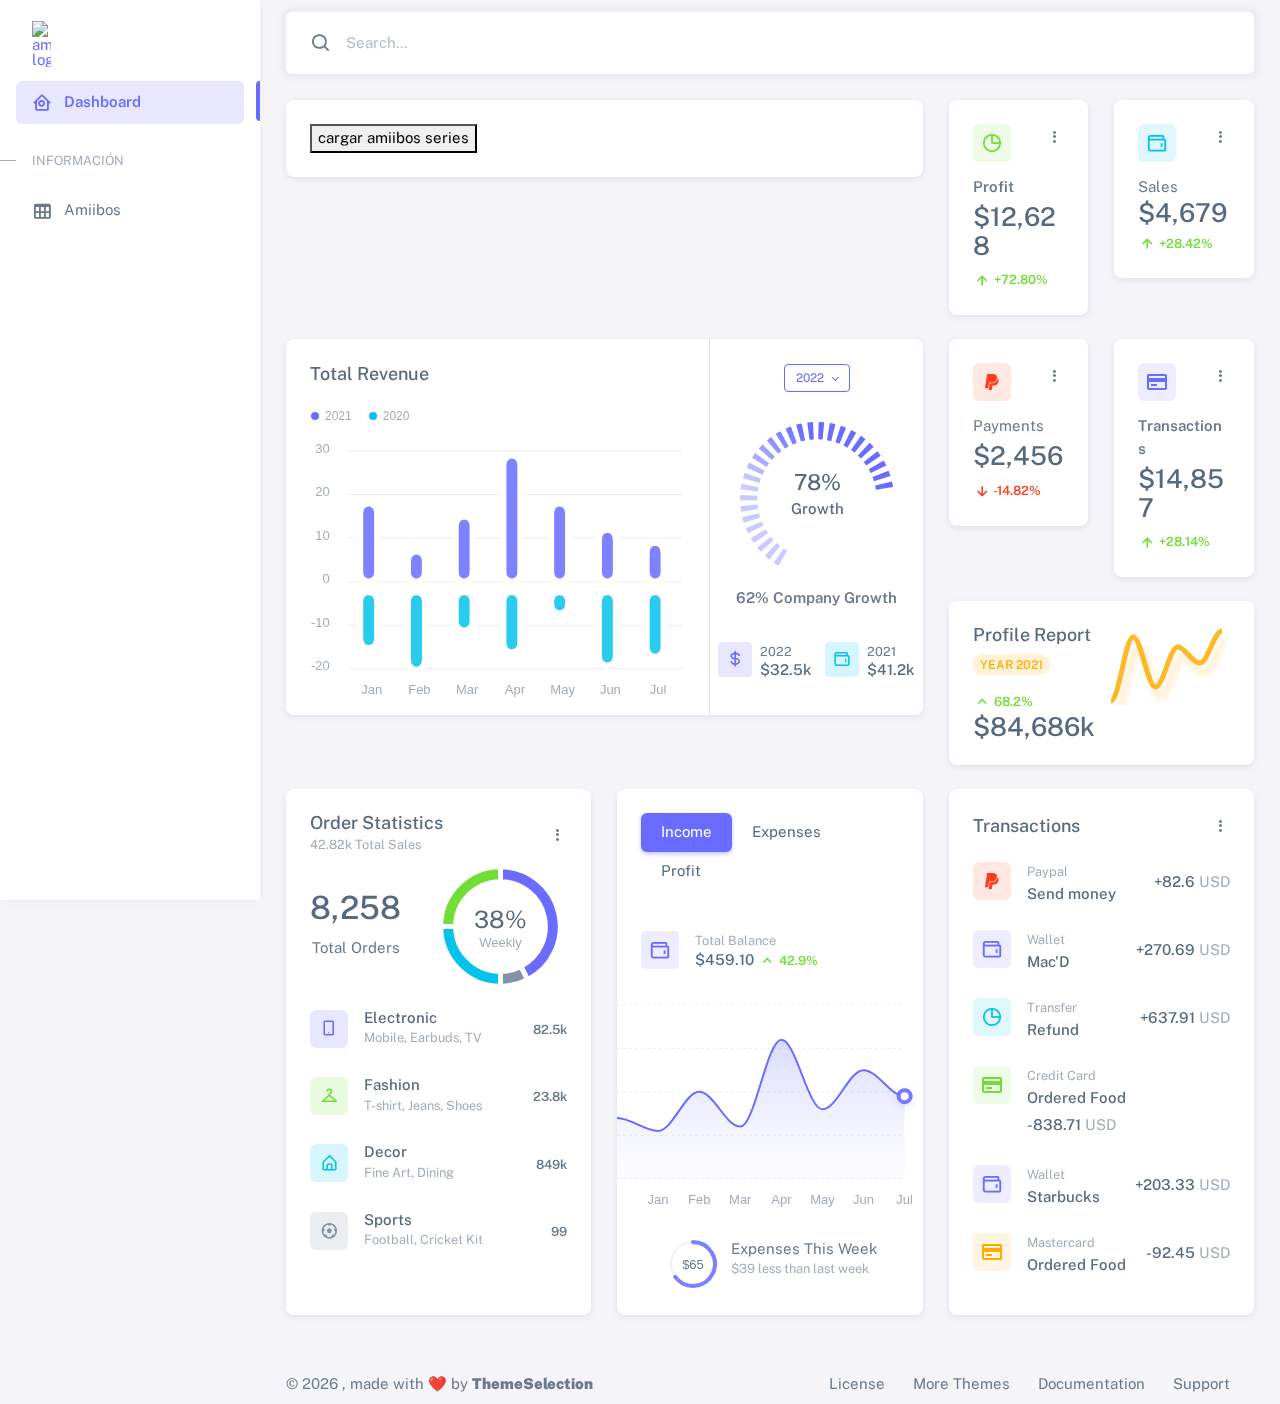
==== Proyecto2/html/index.html @ 5daeb933 "Proyecto 2" ====
<!DOCTYPE html>
<!-- beautify ignore:start -->
<html
  lang="en"
  class="light-style layout-menu-fixed"
  dir="ltr"
  data-theme="theme-default"
  data-assets-path="../assets/"
  data-template="vertical-menu-template-free"
>
  <head>
    <meta charset="utf-8" />
    <meta
      name="viewport"
      content="width=device-width, initial-scale=1.0, user-scalable=no, minimum-scale=1.0, maximum-scale=1.0"
    />

    <title>Dashboard - Amiibos</title>

    <meta name="description" content="" />

    <!-- Favicon -->
    <link rel="icon" type="image/x-icon" href="../assets/img/favicon/favicon.ico" />

    <!-- Fonts -->
    <link rel="preconnect" href="https://fonts.googleapis.com" />
    <link rel="preconnect" href="https://fonts.gstatic.com" crossorigin />
    <link
      href="https://fonts.googleapis.com/css2?family=Public+Sans:ital,wght@0,300;0,400;0,500;0,600;0,700;1,300;1,400;1,500;1,600;1,700&display=swap"
      rel="stylesheet"
    />

    <!-- Icons. Uncomment required icon fonts -->
    <link rel="stylesheet" href="../assets/vendor/fonts/boxicons.css" />

    <!-- Core CSS -->
    <link rel="stylesheet" href="../assets/vendor/css/core.css" class="template-customizer-core-css" />
    <link rel="stylesheet" href="../assets/vendor/css/theme-default.css" class="template-customizer-theme-css" />
    <link rel="stylesheet" href="../assets/css/demo.css" />

    <!-- Vendors CSS -->
    <link rel="stylesheet" href="../assets/vendor/libs/perfect-scrollbar/perfect-scrollbar.css" />

    <link rel="stylesheet" href="../assets/vendor/libs/apex-charts/apex-charts.css" />

    <!-- Page CSS -->
    <link rel="stylesheet" href="https://cdn.jsdelivr.net/npm/charts.css/dist/charts.min.css">

    <!-- Helpers -->
    <script src="../assets/vendor/js/helpers.js"></script>

    <!--! Template customizer & Theme config files MUST be included after core stylesheets and helpers.js in the <head> section -->
    <!--? Config:  Mandatory theme config file contain global vars & default theme options, Set your preferred theme option in this file.  -->
    <script src="../assets/js/config.js"></script>
  </head>

  <body>
    <!-- Layout wrapper -->
    <div class="layout-wrapper layout-content-navbar">
      <div class="layout-container">
        <!-- Menu -->

        <aside id="layout-menu" class="layout-menu menu-vertical menu bg-menu-theme">
          <div class="app-brand demo">
            <a href="index.html" class="app-brand-link">
              <span class="app-brand-logo demo">
                <img style="width: 20%;height: auto;" src="https://upload.wikimedia.org/wikipedia/commons/3/34/Amiibo.svg" alt="amiibo logo">
              </span>
            </a>

            <a href="javascript:void(0);" class="layout-menu-toggle menu-link text-large ms-auto d-block d-xl-none">
              <i class="bx bx-chevron-left bx-sm align-middle"></i>
            </a>
          </div>

          <div class="menu-inner-shadow"></div>

          <ul class="menu-inner py-1">
            <!-- Dashboard -->
            <li class="menu-item active">
              <a href="index.html" class="menu-link">
                <i class="menu-icon tf-icons bx bx-home-circle"></i>
                <div data-i18n="Analytics">Dashboard</div>
              </a>
            </li>
            <!-- Forms & Tables -->
            <li class="menu-header small text-uppercase"><span class="menu-header-text">INFORMACIÓN</span></li>
            
            <!-- Tables -->
            <li class="menu-item">
              <a href="tables-basic.html" class="menu-link">
                <i class="menu-icon tf-icons bx bx-table"></i>
                <div data-i18n="Tables">Amiibos</div>
              </a>
            </li>
          </ul>
        </aside>
        <!-- / Menu -->

        <!-- Layout container -->
        <div class="layout-page">
          <!-- Navbar -->

          <nav
            class="layout-navbar container-xxl navbar navbar-expand-xl navbar-detached align-items-center bg-navbar-theme"
            id="layout-navbar"
          >
            <div class="layout-menu-toggle navbar-nav align-items-xl-center me-3 me-xl-0 d-xl-none">
              <a class="nav-item nav-link px-0 me-xl-4" href="javascript:void(0)">
                <i class="bx bx-menu bx-sm"></i>
              </a>
            </div>

            <div class="navbar-nav-right d-flex align-items-center" id="navbar-collapse">
              <!-- Search -->
              <div class="navbar-nav align-items-center">
                <div class="nav-item d-flex align-items-center">
                  <i class="bx bx-search fs-4 lh-0"></i>
                  <input
                    type="text"
                    class="form-control border-0 shadow-none"
                    placeholder="Search..."
                    aria-label="Search..."
                  />
                </div>
              </div>
            </div>
          </nav>

          <!-- / Navbar -->

          <!-- Content wrapper -->
          <div class="content-wrapper">
            <!-- Content -->

            <div class="container-xxl flex-grow-1 container-p-y">
              <div class="row">
                <div class="col-lg-8 mb-4 order-0">
                  <div class="card">
                    <div class="d-flex align-items-end row">
                      <div class="col-sm-12">
                        <div class="card-body p-auto">
                          <!-- <h5 class="card-title text-primary">Congratulations John! 🎉</h5>
                          <p class="mb-4">
                            You have done <span class="fw-bold">72%</span> more sales today. Check your new badge in
                            your profile.
                          </p>

                          <a href="javascript:;" class="btn btn-sm btn-outline-primary">View Badges</a> -->
                          <div id="data"></div>
                          <button id="amiibo">cargar amiibos series</button>
                        </div>
                      </div>
                      <!-- <div class="col-sm-5 text-center text-sm-left">
                        <div class="card-body pb-0 px-0 px-md-4">
                          <img
                            src="../assets/img/illustrations/man-with-laptop-light.png"
                            height="140"
                            alt="View Badge User"
                            data-app-dark-img="illustrations/man-with-laptop-dark.png"
                            data-app-light-img="illustrations/man-with-laptop-light.png"
                          />
                        </div>
                      </div> -->
                    </div>
                  </div>
                </div>
                <div class="col-lg-4 col-md-4 order-1">
                  <div class="row">
                    <div class="col-lg-6 col-md-12 col-6 mb-4">
                      <div class="card">
                        <div class="card-body">
                          <div class="card-title d-flex align-items-start justify-content-between">
                            <div class="avatar flex-shrink-0">
                              <img
                                src="../assets/img/icons/unicons/chart-success.png"
                                alt="chart success"
                                class="rounded"
                              />
                            </div>
                            <div class="dropdown">
                              <button
                                class="btn p-0"
                                type="button"
                                id="cardOpt3"
                                data-bs-toggle="dropdown"
                                aria-haspopup="true"
                                aria-expanded="false"
                              >
                                <i class="bx bx-dots-vertical-rounded"></i>
                              </button>
                              <div class="dropdown-menu dropdown-menu-end" aria-labelledby="cardOpt3">
                                <a class="dropdown-item" href="javascript:void(0);">View More</a>
                                <a class="dropdown-item" href="javascript:void(0);">Delete</a>
                              </div>
                            </div>
                          </div>
                          <span class="fw-semibold d-block mb-1">Profit</span>
                          <h3 class="card-title mb-2">$12,628</h3>
                          <small class="text-success fw-semibold"><i class="bx bx-up-arrow-alt"></i> +72.80%</small>
                        </div>
                      </div>
                    </div>
                    <div class="col-lg-6 col-md-12 col-6 mb-4">
                      <div class="card">
                        <div class="card-body">
                          <div class="card-title d-flex align-items-start justify-content-between">
                            <div class="avatar flex-shrink-0">
                              <img
                                src="../assets/img/icons/unicons/wallet-info.png"
                                alt="Credit Card"
                                class="rounded"
                              />
                            </div>
                            <div class="dropdown">
                              <button
                                class="btn p-0"
                                type="button"
                                id="cardOpt6"
                                data-bs-toggle="dropdown"
                                aria-haspopup="true"
                                aria-expanded="false"
                              >
                                <i class="bx bx-dots-vertical-rounded"></i>
                              </button>
                              <div class="dropdown-menu dropdown-menu-end" aria-labelledby="cardOpt6">
                                <a class="dropdown-item" href="javascript:void(0);">View More</a>
                                <a class="dropdown-item" href="javascript:void(0);">Delete</a>
                              </div>
                            </div>
                          </div>
                          <span>Sales</span>
                          <h3 class="card-title text-nowrap mb-1">$4,679</h3>
                          <small class="text-success fw-semibold"><i class="bx bx-up-arrow-alt"></i> +28.42%</small>
                        </div>
                      </div>
                    </div>
                  </div>
                </div>
                <!-- Total Revenue -->
                <div class="col-12 col-lg-8 order-2 order-md-3 order-lg-2 mb-4">
                  <div class="card">
                    <div class="row row-bordered g-0">
                      <div class="col-md-8">
                        <h5 class="card-header m-0 me-2 pb-3">Total Revenue</h5>
                        <div id="totalRevenueChart" class="px-2"></div>
                      </div>
                      <div class="col-md-4">
                        <div class="card-body">
                          <div class="text-center">
                            <div class="dropdown">
                              <button
                                class="btn btn-sm btn-outline-primary dropdown-toggle"
                                type="button"
                                id="growthReportId"
                                data-bs-toggle="dropdown"
                                aria-haspopup="true"
                                aria-expanded="false"
                              >
                                2022
                              </button>
                              <div class="dropdown-menu dropdown-menu-end" aria-labelledby="growthReportId">
                                <a class="dropdown-item" href="javascript:void(0);">2021</a>
                                <a class="dropdown-item" href="javascript:void(0);">2020</a>
                                <a class="dropdown-item" href="javascript:void(0);">2019</a>
                              </div>
                            </div>
                          </div>
                        </div>
                        <div id="growthChart"></div>
                        <div class="text-center fw-semibold pt-3 mb-2">62% Company Growth</div>

                        <div class="d-flex px-xxl-4 px-lg-2 p-4 gap-xxl-3 gap-lg-1 gap-3 justify-content-between">
                          <div class="d-flex">
                            <div class="me-2">
                              <span class="badge bg-label-primary p-2"><i class="bx bx-dollar text-primary"></i></span>
                            </div>
                            <div class="d-flex flex-column">
                              <small>2022</small>
                              <h6 class="mb-0">$32.5k</h6>
                            </div>
                          </div>
                          <div class="d-flex">
                            <div class="me-2">
                              <span class="badge bg-label-info p-2"><i class="bx bx-wallet text-info"></i></span>
                            </div>
                            <div class="d-flex flex-column">
                              <small>2021</small>
                              <h6 class="mb-0">$41.2k</h6>
                            </div>
                          </div>
                        </div>
                      </div>
                    </div>
                  </div>
                </div>
                <!--/ Total Revenue -->
                <div class="col-12 col-md-8 col-lg-4 order-3 order-md-2">
                  <div class="row">
                    <div class="col-6 mb-4">
                      <div class="card">
                        <div class="card-body">
                          <div class="card-title d-flex align-items-start justify-content-between">
                            <div class="avatar flex-shrink-0">
                              <img src="../assets/img/icons/unicons/paypal.png" alt="Credit Card" class="rounded" />
                            </div>
                            <div class="dropdown">
                              <button
                                class="btn p-0"
                                type="button"
                                id="cardOpt4"
                                data-bs-toggle="dropdown"
                                aria-haspopup="true"
                                aria-expanded="false"
                              >
                                <i class="bx bx-dots-vertical-rounded"></i>
                              </button>
                              <div class="dropdown-menu dropdown-menu-end" aria-labelledby="cardOpt4">
                                <a class="dropdown-item" href="javascript:void(0);">View More</a>
                                <a class="dropdown-item" href="javascript:void(0);">Delete</a>
                              </div>
                            </div>
                          </div>
                          <span class="d-block mb-1">Payments</span>
                          <h3 class="card-title text-nowrap mb-2">$2,456</h3>
                          <small class="text-danger fw-semibold"><i class="bx bx-down-arrow-alt"></i> -14.82%</small>
                        </div>
                      </div>
                    </div>
                    <div class="col-6 mb-4">
                      <div class="card">
                        <div class="card-body">
                          <div class="card-title d-flex align-items-start justify-content-between">
                            <div class="avatar flex-shrink-0">
                              <img src="../assets/img/icons/unicons/cc-primary.png" alt="Credit Card" class="rounded" />
                            </div>
                            <div class="dropdown">
                              <button
                                class="btn p-0"
                                type="button"
                                id="cardOpt1"
                                data-bs-toggle="dropdown"
                                aria-haspopup="true"
                                aria-expanded="false"
                              >
                                <i class="bx bx-dots-vertical-rounded"></i>
                              </button>
                              <div class="dropdown-menu" aria-labelledby="cardOpt1">
                                <a class="dropdown-item" href="javascript:void(0);">View More</a>
                                <a class="dropdown-item" href="javascript:void(0);">Delete</a>
                              </div>
                            </div>
                          </div>
                          <span class="fw-semibold d-block mb-1">Transactions</span>
                          <h3 class="card-title mb-2">$14,857</h3>
                          <small class="text-success fw-semibold"><i class="bx bx-up-arrow-alt"></i> +28.14%</small>
                        </div>
                      </div>
                    </div>
                    <!-- </div>
    <div class="row"> -->
                    <div class="col-12 mb-4">
                      <div class="card">
                        <div class="card-body">
                          <div class="d-flex justify-content-between flex-sm-row flex-column gap-3">
                            <div class="d-flex flex-sm-column flex-row align-items-start justify-content-between">
                              <div class="card-title">
                                <h5 class="text-nowrap mb-2">Profile Report</h5>
                                <span class="badge bg-label-warning rounded-pill">Year 2021</span>
                              </div>
                              <div class="mt-sm-auto">
                                <small class="text-success text-nowrap fw-semibold"
                                  ><i class="bx bx-chevron-up"></i> 68.2%</small
                                >
                                <h3 class="mb-0">$84,686k</h3>
                              </div>
                            </div>
                            <div id="profileReportChart"></div>
                          </div>
                        </div>
                      </div>
                    </div>
                  </div>
                </div>
              </div>
              <div class="row">
                <!-- Order Statistics -->
                <div class="col-md-6 col-lg-4 col-xl-4 order-0 mb-4">
                  <div class="card h-100">
                    <div class="card-header d-flex align-items-center justify-content-between pb-0">
                      <div class="card-title mb-0">
                        <h5 class="m-0 me-2">Order Statistics</h5>
                        <small class="text-muted">42.82k Total Sales</small>
                      </div>
                      <div class="dropdown">
                        <button
                          class="btn p-0"
                          type="button"
                          id="orederStatistics"
                          data-bs-toggle="dropdown"
                          aria-haspopup="true"
                          aria-expanded="false"
                        >
                          <i class="bx bx-dots-vertical-rounded"></i>
                        </button>
                        <div class="dropdown-menu dropdown-menu-end" aria-labelledby="orederStatistics">
                          <a class="dropdown-item" href="javascript:void(0);">Select All</a>
                          <a class="dropdown-item" href="javascript:void(0);">Refresh</a>
                          <a class="dropdown-item" href="javascript:void(0);">Share</a>
                        </div>
                      </div>
                    </div>
                    <div class="card-body">
                      <div class="d-flex justify-content-between align-items-center mb-3">
                        <div class="d-flex flex-column align-items-center gap-1">
                          <h2 class="mb-2">8,258</h2>
                          <span>Total Orders</span>
                        </div>
                        <div id="orderStatisticsChart"></div>
                      </div>
                      <ul class="p-0 m-0">
                        <li class="d-flex mb-4 pb-1">
                          <div class="avatar flex-shrink-0 me-3">
                            <span class="avatar-initial rounded bg-label-primary"
                              ><i class="bx bx-mobile-alt"></i
                            ></span>
                          </div>
                          <div class="d-flex w-100 flex-wrap align-items-center justify-content-between gap-2">
                            <div class="me-2">
                              <h6 class="mb-0">Electronic</h6>
                              <small class="text-muted">Mobile, Earbuds, TV</small>
                            </div>
                            <div class="user-progress">
                              <small class="fw-semibold">82.5k</small>
                            </div>
                          </div>
                        </li>
                        <li class="d-flex mb-4 pb-1">
                          <div class="avatar flex-shrink-0 me-3">
                            <span class="avatar-initial rounded bg-label-success"><i class="bx bx-closet"></i></span>
                          </div>
                          <div class="d-flex w-100 flex-wrap align-items-center justify-content-between gap-2">
                            <div class="me-2">
                              <h6 class="mb-0">Fashion</h6>
                              <small class="text-muted">T-shirt, Jeans, Shoes</small>
                            </div>
                            <div class="user-progress">
                              <small class="fw-semibold">23.8k</small>
                            </div>
                          </div>
                        </li>
                        <li class="d-flex mb-4 pb-1">
                          <div class="avatar flex-shrink-0 me-3">
                            <span class="avatar-initial rounded bg-label-info"><i class="bx bx-home-alt"></i></span>
                          </div>
                          <div class="d-flex w-100 flex-wrap align-items-center justify-content-between gap-2">
                            <div class="me-2">
                              <h6 class="mb-0">Decor</h6>
                              <small class="text-muted">Fine Art, Dining</small>
                            </div>
                            <div class="user-progress">
                              <small class="fw-semibold">849k</small>
                            </div>
                          </div>
                        </li>
                        <li class="d-flex">
                          <div class="avatar flex-shrink-0 me-3">
                            <span class="avatar-initial rounded bg-label-secondary"
                              ><i class="bx bx-football"></i
                            ></span>
                          </div>
                          <div class="d-flex w-100 flex-wrap align-items-center justify-content-between gap-2">
                            <div class="me-2">
                              <h6 class="mb-0">Sports</h6>
                              <small class="text-muted">Football, Cricket Kit</small>
                            </div>
                            <div class="user-progress">
                              <small class="fw-semibold">99</small>
                            </div>
                          </div>
                        </li>
                      </ul>
                    </div>
                  </div>
                </div>
                <!--/ Order Statistics -->

                <!-- Expense Overview -->
                <div class="col-md-6 col-lg-4 order-1 mb-4">
                  <div class="card h-100">
                    <div class="card-header">
                      <ul class="nav nav-pills" role="tablist">
                        <li class="nav-item">
                          <button
                            type="button"
                            class="nav-link active"
                            role="tab"
                            data-bs-toggle="tab"
                            data-bs-target="#navs-tabs-line-card-income"
                            aria-controls="navs-tabs-line-card-income"
                            aria-selected="true"
                          >
                            Income
                          </button>
                        </li>
                        <li class="nav-item">
                          <button type="button" class="nav-link" role="tab">Expenses</button>
                        </li>
                        <li class="nav-item">
                          <button type="button" class="nav-link" role="tab">Profit</button>
                        </li>
                      </ul>
                    </div>
                    <div class="card-body px-0">
                      <div class="tab-content p-0">
                        <div class="tab-pane fade show active" id="navs-tabs-line-card-income" role="tabpanel">
                          <div class="d-flex p-4 pt-3">
                            <div class="avatar flex-shrink-0 me-3">
                              <img src="../assets/img/icons/unicons/wallet.png" alt="User" />
                            </div>
                            <div>
                              <small class="text-muted d-block">Total Balance</small>
                              <div class="d-flex align-items-center">
                                <h6 class="mb-0 me-1">$459.10</h6>
                                <small class="text-success fw-semibold">
                                  <i class="bx bx-chevron-up"></i>
                                  42.9%
                                </small>
                              </div>
                            </div>
                          </div>
                          <div id="incomeChart"></div>
                          <div class="d-flex justify-content-center pt-4 gap-2">
                            <div class="flex-shrink-0">
                              <div id="expensesOfWeek"></div>
                            </div>
                            <div>
                              <p class="mb-n1 mt-1">Expenses This Week</p>
                              <small class="text-muted">$39 less than last week</small>
                            </div>
                          </div>
                        </div>
                      </div>
                    </div>
                  </div>
                </div>
                <!--/ Expense Overview -->

                <!-- Transactions -->
                <div class="col-md-6 col-lg-4 order-2 mb-4">
                  <div class="card h-100">
                    <div class="card-header d-flex align-items-center justify-content-between">
                      <h5 class="card-title m-0 me-2">Transactions</h5>
                      <div class="dropdown">
                        <button
                          class="btn p-0"
                          type="button"
                          id="transactionID"
                          data-bs-toggle="dropdown"
                          aria-haspopup="true"
                          aria-expanded="false"
                        >
                          <i class="bx bx-dots-vertical-rounded"></i>
                        </button>
                        <div class="dropdown-menu dropdown-menu-end" aria-labelledby="transactionID">
                          <a class="dropdown-item" href="javascript:void(0);">Last 28 Days</a>
                          <a class="dropdown-item" href="javascript:void(0);">Last Month</a>
                          <a class="dropdown-item" href="javascript:void(0);">Last Year</a>
                        </div>
                      </div>
                    </div>
                    <div class="card-body">
                      <ul class="p-0 m-0">
                        <li class="d-flex mb-4 pb-1">
                          <div class="avatar flex-shrink-0 me-3">
                            <img src="../assets/img/icons/unicons/paypal.png" alt="User" class="rounded" />
                          </div>
                          <div class="d-flex w-100 flex-wrap align-items-center justify-content-between gap-2">
                            <div class="me-2">
                              <small class="text-muted d-block mb-1">Paypal</small>
                              <h6 class="mb-0">Send money</h6>
                            </div>
                            <div class="user-progress d-flex align-items-center gap-1">
                              <h6 class="mb-0">+82.6</h6>
                              <span class="text-muted">USD</span>
                            </div>
                          </div>
                        </li>
                        <li class="d-flex mb-4 pb-1">
                          <div class="avatar flex-shrink-0 me-3">
                            <img src="../assets/img/icons/unicons/wallet.png" alt="User" class="rounded" />
                          </div>
                          <div class="d-flex w-100 flex-wrap align-items-center justify-content-between gap-2">
                            <div class="me-2">
                              <small class="text-muted d-block mb-1">Wallet</small>
                              <h6 class="mb-0">Mac'D</h6>
                            </div>
                            <div class="user-progress d-flex align-items-center gap-1">
                              <h6 class="mb-0">+270.69</h6>
                              <span class="text-muted">USD</span>
                            </div>
                          </div>
                        </li>
                        <li class="d-flex mb-4 pb-1">
                          <div class="avatar flex-shrink-0 me-3">
                            <img src="../assets/img/icons/unicons/chart.png" alt="User" class="rounded" />
                          </div>
                          <div class="d-flex w-100 flex-wrap align-items-center justify-content-between gap-2">
                            <div class="me-2">
                              <small class="text-muted d-block mb-1">Transfer</small>
                              <h6 class="mb-0">Refund</h6>
                            </div>
                            <div class="user-progress d-flex align-items-center gap-1">
                              <h6 class="mb-0">+637.91</h6>
                              <span class="text-muted">USD</span>
                            </div>
                          </div>
                        </li>
                        <li class="d-flex mb-4 pb-1">
                          <div class="avatar flex-shrink-0 me-3">
                            <img src="../assets/img/icons/unicons/cc-success.png" alt="User" class="rounded" />
                          </div>
                          <div class="d-flex w-100 flex-wrap align-items-center justify-content-between gap-2">
                            <div class="me-2">
                              <small class="text-muted d-block mb-1">Credit Card</small>
                              <h6 class="mb-0">Ordered Food</h6>
                            </div>
                            <div class="user-progress d-flex align-items-center gap-1">
                              <h6 class="mb-0">-838.71</h6>
                              <span class="text-muted">USD</span>
                            </div>
                          </div>
                        </li>
                        <li class="d-flex mb-4 pb-1">
                          <div class="avatar flex-shrink-0 me-3">
                            <img src="../assets/img/icons/unicons/wallet.png" alt="User" class="rounded" />
                          </div>
                          <div class="d-flex w-100 flex-wrap align-items-center justify-content-between gap-2">
                            <div class="me-2">
                              <small class="text-muted d-block mb-1">Wallet</small>
                              <h6 class="mb-0">Starbucks</h6>
                            </div>
                            <div class="user-progress d-flex align-items-center gap-1">
                              <h6 class="mb-0">+203.33</h6>
                              <span class="text-muted">USD</span>
                            </div>
                          </div>
                        </li>
                        <li class="d-flex">
                          <div class="avatar flex-shrink-0 me-3">
                            <img src="../assets/img/icons/unicons/cc-warning.png" alt="User" class="rounded" />
                          </div>
                          <div class="d-flex w-100 flex-wrap align-items-center justify-content-between gap-2">
                            <div class="me-2">
                              <small class="text-muted d-block mb-1">Mastercard</small>
                              <h6 class="mb-0">Ordered Food</h6>
                            </div>
                            <div class="user-progress d-flex align-items-center gap-1">
                              <h6 class="mb-0">-92.45</h6>
                              <span class="text-muted">USD</span>
                            </div>
                          </div>
                        </li>
                      </ul>
                    </div>
                  </div>
                </div>
                <!--/ Transactions -->
              </div>
            </div>
            <!-- / Content -->

            <!-- Footer -->
            <footer class="content-footer footer bg-footer-theme">
              <div class="container-xxl d-flex flex-wrap justify-content-between py-2 flex-md-row flex-column">
                <div class="mb-2 mb-md-0">
                  ©
                  <script>
                    document.write(new Date().getFullYear());
                  </script>
                  , made with ❤️ by
                  <a href="https://themeselection.com" target="_blank" class="footer-link fw-bolder">ThemeSelection</a>
                </div>
                <div>
                  <a href="https://themeselection.com/license/" class="footer-link me-4" target="_blank">License</a>
                  <a href="https://themeselection.com/" target="_blank" class="footer-link me-4">More Themes</a>

                  <a
                    href="https://themeselection.com/demo/sneat-bootstrap-html-admin-template/documentation/"
                    target="_blank"
                    class="footer-link me-4"
                    >Documentation</a
                  >

                  <a
                    href="https://github.com/themeselection/sneat-html-admin-template-free/issues"
                    target="_blank"
                    class="footer-link me-4"
                    >Support</a
                  >
                </div>
              </div>
            </footer>
            <!-- / Footer -->

            <div class="content-backdrop fade"></div>
          </div>
          <!-- Content wrapper -->
        </div>
        <!-- / Layout page -->
      </div>

      <!-- Overlay -->
      <div class="layout-overlay layout-menu-toggle"></div>
    </div>
    <!-- / Layout wrapper -->

    <!-- Core JS -->
    <script src="../assets/js/script.js"></script>
    <!-- build:js assets/vendor/js/core.js -->
    <script src="../assets/vendor/libs/jquery/jquery.js"></script>
    <script src="../assets/vendor/libs/popper/popper.js"></script>
    <script src="../assets/vendor/js/bootstrap.js"></script>
    <script src="../assets/vendor/libs/perfect-scrollbar/perfect-scrollbar.js"></script>

    <script src="../assets/vendor/js/menu.js"></script>
    <!-- endbuild -->

    <!-- Vendors JS -->
    <script src="../assets/vendor/libs/apex-charts/apexcharts.js"></script>

    <!-- Main JS -->
    <script src="../assets/js/main.js"></script>

    <!-- Page JS -->
    <script src="../assets/js/dashboards-analytics.js"></script>

    <!-- Place this tag in your head or just before your close body tag. -->
    <script async defer src="https://buttons.github.io/buttons.js"></script>
  </body>
</html>
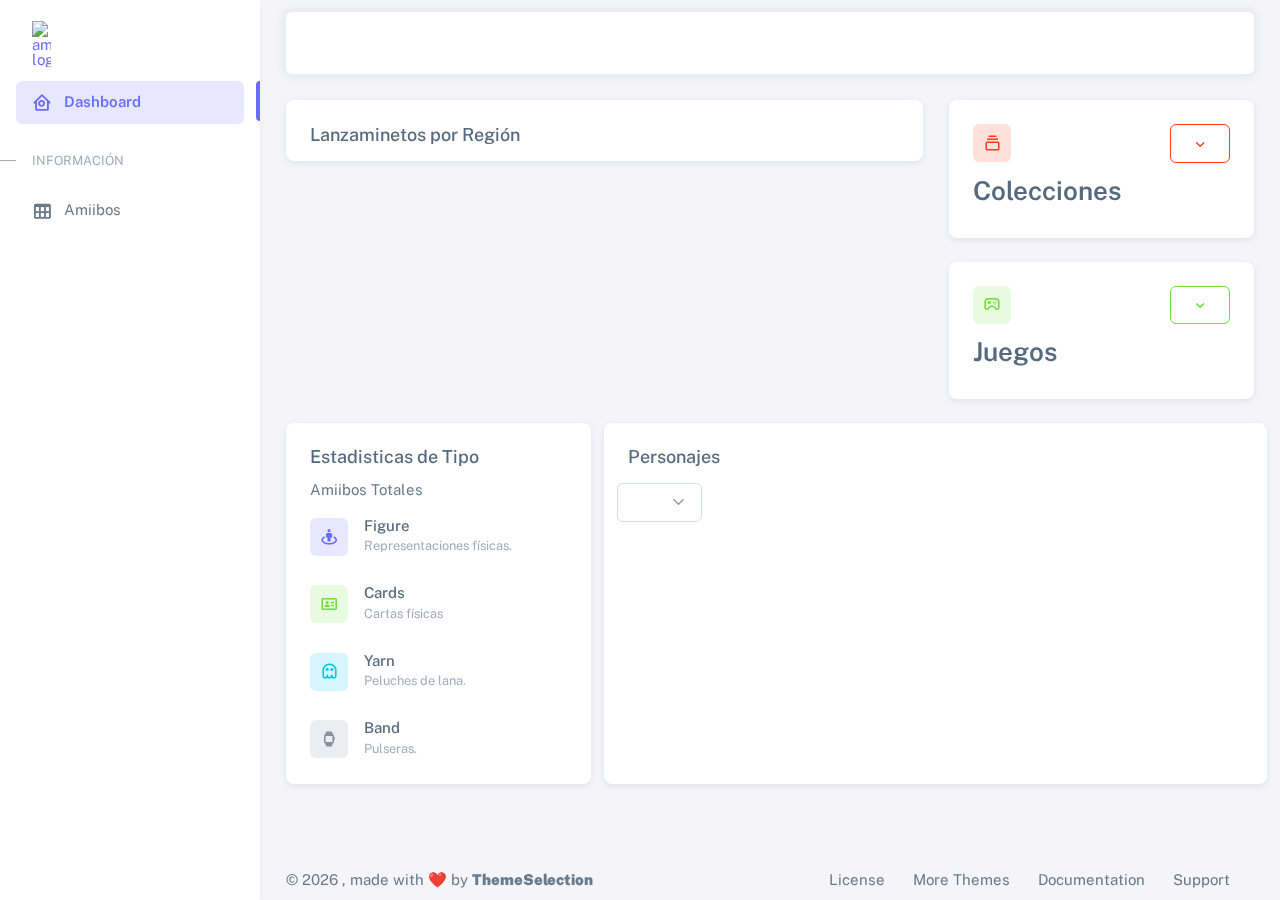
==== commit 1211d4f9: "Proyecto 2 final" ====
--- a/Proyecto2/html/index.html
+++ b/Proyecto2/html/index.html
@@ -99,7 +99,6 @@
 
         <!-- Layout container -->
         <div class="layout-page">
-          <!-- Navbar -->
 
           <nav
             class="layout-navbar container-xxl navbar navbar-expand-xl navbar-detached align-items-center bg-navbar-theme"
@@ -110,24 +109,7 @@
                 <i class="bx bx-menu bx-sm"></i>
               </a>
             </div>
-
-            <div class="navbar-nav-right d-flex align-items-center" id="navbar-collapse">
-              <!-- Search -->
-              <div class="navbar-nav align-items-center">
-                <div class="nav-item d-flex align-items-center">
-                  <i class="bx bx-search fs-4 lh-0"></i>
-                  <input
-                    type="text"
-                    class="form-control border-0 shadow-none"
-                    placeholder="Search..."
-                    aria-label="Search..."
-                  />
-                </div>
-              </div>
-            </div>
           </nav>
-
-          <!-- / Navbar -->
 
           <!-- Content wrapper -->
           <div class="content-wrapper">
@@ -135,347 +117,186 @@
 
             <div class="container-xxl flex-grow-1 container-p-y">
               <div class="row">
-                <div class="col-lg-8 mb-4 order-0">
+                <!-- Total Revenue -->
+                <div class="col-12 col-lg-8 order-2 order-md-3 order-lg-2 mb-4">
                   <div class="card">
-                    <div class="d-flex align-items-end row">
-                      <div class="col-sm-12">
-                        <div class="card-body p-auto">
-                          <!-- <h5 class="card-title text-primary">Congratulations John! 🎉</h5>
-                          <p class="mb-4">
-                            You have done <span class="fw-bold">72%</span> more sales today. Check your new badge in
-                            your profile.
-                          </p>
-
-                          <a href="javascript:;" class="btn btn-sm btn-outline-primary">View Badges</a> -->
-                          <div id="data"></div>
-                          <button id="amiibo">cargar amiibos series</button>
-                        </div>
-                      </div>
-                      <!-- <div class="col-sm-5 text-center text-sm-left">
-                        <div class="card-body pb-0 px-0 px-md-4">
-                          <img
-                            src="../assets/img/illustrations/man-with-laptop-light.png"
-                            height="140"
-                            alt="View Badge User"
-                            data-app-dark-img="illustrations/man-with-laptop-dark.png"
-                            data-app-light-img="illustrations/man-with-laptop-light.png"
-                          />
-                        </div>
-                      </div> -->
-                    </div>
-                  </div>
-                </div>
-                <div class="col-lg-4 col-md-4 order-1">
+                    <div class="row row-bordered g-0">
+                      <div class="col-md-12">
+                        <h5 class="card-header m-0 me-2 pb-3">Lanzaminetos por Región</h5>
+                        <div id="totalReleaseChart" class="px-2"></div>
+                      </div>
+                    </div>
+                  </div>
+                </div>
+                <!--/ Total Revenue -->
+                <div class="col-12 col-md-8 col-lg-4 order-3 order-md-2">
                   <div class="row">
-                    <div class="col-lg-6 col-md-12 col-6 mb-4">
+                    <div class="col-12 mb-4">
                       <div class="card">
                         <div class="card-body">
                           <div class="card-title d-flex align-items-start justify-content-between">
                             <div class="avatar flex-shrink-0">
-                              <img
-                                src="../assets/img/icons/unicons/chart-success.png"
-                                alt="chart success"
-                                class="rounded"
-                              />
-                            </div>
-                            <div class="dropdown">
-                              <button
-                                class="btn p-0"
-                                type="button"
-                                id="cardOpt3"
-                                data-bs-toggle="dropdown"
-                                aria-haspopup="true"
-                                aria-expanded="false"
-                              >
-                                <i class="bx bx-dots-vertical-rounded"></i>
-                              </button>
-                              <div class="dropdown-menu dropdown-menu-end" aria-labelledby="cardOpt3">
-                                <a class="dropdown-item" href="javascript:void(0);">View More</a>
-                                <a class="dropdown-item" href="javascript:void(0);">Delete</a>
+                              <span class="avatar-initial rounded bg-label-danger"><i class='bx bx-collection'></i></i></i></span>
+                            </div>
+                            <button
+                              type="button"
+                              class="btn btn-outline-danger"
+                              data-bs-toggle="modal"
+                              data-bs-target="#modalScrollable"
+                            >
+                            <i class='bx bx-chevron-down'></i>
+                            </button>
+                            <div class="modal fade" id="modalScrollable" tabindex="-1" aria-hidden="true">
+                              <div class="modal-dialog modal-dialog" role="document">
+                                <div class="modal-content">
+                                  <div class="modal-header">
+                                    <h5 class="modal-title" id="modalScrollableTitle">Colecciones de Amiibos</h5>
+                                    <button
+                                      type="button"
+                                      class="btn-close"
+                                      data-bs-dismiss="modal"
+                                      aria-label="Close"
+                                    ></button>
+                                  </div>
+                                  <div class="modal-body d-flex flex-column">
+                                    <div id="AmiiboSeriesChart1"></div>
+                                  </div>
+                                  <div class="modal-footer">
+                                    <p>Datos obtenidos de <a target="_blank" href="https://amiiboapi.com">amiiboapi.com</a></p>
+                                  </div>
+                                </div>
                               </div>
                             </div>
                           </div>
-                          <span class="fw-semibold d-block mb-1">Profit</span>
-                          <h3 class="card-title mb-2">$12,628</h3>
-                          <small class="text-success fw-semibold"><i class="bx bx-up-arrow-alt"></i> +72.80%</small>
+                          <h3 class="fw-semibold d-block mb-1">Colecciones</h3>
+                          <h2 class="card-title text-nowrap mb-2" id="tAmiiboSeries"></h2>
                         </div>
                       </div>
                     </div>
-                    <div class="col-lg-6 col-md-12 col-6 mb-4">
+                  </div>
+                  <div class="row">
+                    <div class="col-12 mb-4">
                       <div class="card">
                         <div class="card-body">
                           <div class="card-title d-flex align-items-start justify-content-between">
                             <div class="avatar flex-shrink-0">
-                              <img
-                                src="../assets/img/icons/unicons/wallet-info.png"
-                                alt="Credit Card"
-                                class="rounded"
-                              />
-                            </div>
-                            <div class="dropdown">
-                              <button
-                                class="btn p-0"
-                                type="button"
-                                id="cardOpt6"
-                                data-bs-toggle="dropdown"
-                                aria-haspopup="true"
-                                aria-expanded="false"
-                              >
-                                <i class="bx bx-dots-vertical-rounded"></i>
-                              </button>
-                              <div class="dropdown-menu dropdown-menu-end" aria-labelledby="cardOpt6">
-                                <a class="dropdown-item" href="javascript:void(0);">View More</a>
-                                <a class="dropdown-item" href="javascript:void(0);">Delete</a>
+                              <span class="avatar-initial rounded bg-label-success"><i class='bx bx-joystick' ></i></i></span>
+                            </div>
+                            <button
+                              type="button"
+                              class="btn btn-outline-success"
+                              data-bs-toggle="modal"
+                              data-bs-target="#modalScrollable1"
+                            >
+                            <i class='bx bx-chevron-down'></i>
+                            </button>
+                            <div class="modal fade" id="modalScrollable1" tabindex="-1" aria-hidden="true">
+                              <div class="modal-dialog modal-Dialog-Scrollable" role="document">
+                                <div class="modal-content">
+                                  <div class="modal-header">
+                                    <h5 class="modal-title" id="modalScrollableTitle1">Franquicia</h5>
+                                    <button
+                                      type="button"
+                                      class="btn-close"
+                                      data-bs-dismiss="modal"
+                                      aria-label="Close"
+                                    ></button>
+                                  </div>
+                                  <div class="d-flex flex-column align-items-center">
+                                    <div class="modal-body">
+                                      <p class="card-title text-wrap mb-2">Top 3 franquicias con mas Amiibos</p>
+                                      <div class="align-self-center" id="GameSeriesChartTop3"></div>
+                                      <p class="card-title text-wrap mb-2">Cantidad de Amiibos según la franquicia a la que pertenecen</p>
+                                      <div  id="GameSeriesChart"></div>
+                                    </div>
+                                  </div>
+                                  <div class="modal-footer">
+                                    <p>Datos obtenidos de <a target="_blank" href="https://amiiboapi.com">amiiboapi.com</a></p>
+                                  </div>
+                                </div>
                               </div>
                             </div>
                           </div>
-                          <span>Sales</span>
-                          <h3 class="card-title text-nowrap mb-1">$4,679</h3>
-                          <small class="text-success fw-semibold"><i class="bx bx-up-arrow-alt"></i> +28.42%</small>
+                          <h3 class="fw-semibold d-block mb-1">Juegos</h3>
+                          <h2 class="card-title mb-2" id="tGameSeries"></h2>
                         </div>
                       </div>
                     </div>
                   </div>
                 </div>
-                <!-- Total Revenue -->
-                <div class="col-12 col-lg-8 order-2 order-md-3 order-lg-2 mb-4">
-                  <div class="card">
-                    <div class="row row-bordered g-0">
-                      <div class="col-md-8">
-                        <h5 class="card-header m-0 me-2 pb-3">Total Revenue</h5>
-                        <div id="totalRevenueChart" class="px-2"></div>
-                      </div>
-                      <div class="col-md-4">
-                        <div class="card-body">
-                          <div class="text-center">
-                            <div class="dropdown">
-                              <button
-                                class="btn btn-sm btn-outline-primary dropdown-toggle"
-                                type="button"
-                                id="growthReportId"
-                                data-bs-toggle="dropdown"
-                                aria-haspopup="true"
-                                aria-expanded="false"
-                              >
-                                2022
-                              </button>
-                              <div class="dropdown-menu dropdown-menu-end" aria-labelledby="growthReportId">
-                                <a class="dropdown-item" href="javascript:void(0);">2021</a>
-                                <a class="dropdown-item" href="javascript:void(0);">2020</a>
-                                <a class="dropdown-item" href="javascript:void(0);">2019</a>
-                              </div>
-                            </div>
-                          </div>
-                        </div>
-                        <div id="growthChart"></div>
-                        <div class="text-center fw-semibold pt-3 mb-2">62% Company Growth</div>
-
-                        <div class="d-flex px-xxl-4 px-lg-2 p-4 gap-xxl-3 gap-lg-1 gap-3 justify-content-between">
-                          <div class="d-flex">
-                            <div class="me-2">
-                              <span class="badge bg-label-primary p-2"><i class="bx bx-dollar text-primary"></i></span>
-                            </div>
-                            <div class="d-flex flex-column">
-                              <small>2022</small>
-                              <h6 class="mb-0">$32.5k</h6>
-                            </div>
-                          </div>
-                          <div class="d-flex">
-                            <div class="me-2">
-                              <span class="badge bg-label-info p-2"><i class="bx bx-wallet text-info"></i></span>
-                            </div>
-                            <div class="d-flex flex-column">
-                              <small>2021</small>
-                              <h6 class="mb-0">$41.2k</h6>
-                            </div>
-                          </div>
-                        </div>
-                      </div>
-                    </div>
-                  </div>
-                </div>
-                <!--/ Total Revenue -->
-                <div class="col-12 col-md-8 col-lg-4 order-3 order-md-2">
-                  <div class="row">
-                    <div class="col-6 mb-4">
-                      <div class="card">
-                        <div class="card-body">
-                          <div class="card-title d-flex align-items-start justify-content-between">
-                            <div class="avatar flex-shrink-0">
-                              <img src="../assets/img/icons/unicons/paypal.png" alt="Credit Card" class="rounded" />
-                            </div>
-                            <div class="dropdown">
-                              <button
-                                class="btn p-0"
-                                type="button"
-                                id="cardOpt4"
-                                data-bs-toggle="dropdown"
-                                aria-haspopup="true"
-                                aria-expanded="false"
-                              >
-                                <i class="bx bx-dots-vertical-rounded"></i>
-                              </button>
-                              <div class="dropdown-menu dropdown-menu-end" aria-labelledby="cardOpt4">
-                                <a class="dropdown-item" href="javascript:void(0);">View More</a>
-                                <a class="dropdown-item" href="javascript:void(0);">Delete</a>
-                              </div>
-                            </div>
-                          </div>
-                          <span class="d-block mb-1">Payments</span>
-                          <h3 class="card-title text-nowrap mb-2">$2,456</h3>
-                          <small class="text-danger fw-semibold"><i class="bx bx-down-arrow-alt"></i> -14.82%</small>
-                        </div>
-                      </div>
-                    </div>
-                    <div class="col-6 mb-4">
-                      <div class="card">
-                        <div class="card-body">
-                          <div class="card-title d-flex align-items-start justify-content-between">
-                            <div class="avatar flex-shrink-0">
-                              <img src="../assets/img/icons/unicons/cc-primary.png" alt="Credit Card" class="rounded" />
-                            </div>
-                            <div class="dropdown">
-                              <button
-                                class="btn p-0"
-                                type="button"
-                                id="cardOpt1"
-                                data-bs-toggle="dropdown"
-                                aria-haspopup="true"
-                                aria-expanded="false"
-                              >
-                                <i class="bx bx-dots-vertical-rounded"></i>
-                              </button>
-                              <div class="dropdown-menu" aria-labelledby="cardOpt1">
-                                <a class="dropdown-item" href="javascript:void(0);">View More</a>
-                                <a class="dropdown-item" href="javascript:void(0);">Delete</a>
-                              </div>
-                            </div>
-                          </div>
-                          <span class="fw-semibold d-block mb-1">Transactions</span>
-                          <h3 class="card-title mb-2">$14,857</h3>
-                          <small class="text-success fw-semibold"><i class="bx bx-up-arrow-alt"></i> +28.14%</small>
-                        </div>
-                      </div>
-                    </div>
-                    <!-- </div>
-    <div class="row"> -->
-                    <div class="col-12 mb-4">
-                      <div class="card">
-                        <div class="card-body">
-                          <div class="d-flex justify-content-between flex-sm-row flex-column gap-3">
-                            <div class="d-flex flex-sm-column flex-row align-items-start justify-content-between">
-                              <div class="card-title">
-                                <h5 class="text-nowrap mb-2">Profile Report</h5>
-                                <span class="badge bg-label-warning rounded-pill">Year 2021</span>
-                              </div>
-                              <div class="mt-sm-auto">
-                                <small class="text-success text-nowrap fw-semibold"
-                                  ><i class="bx bx-chevron-up"></i> 68.2%</small
-                                >
-                                <h3 class="mb-0">$84,686k</h3>
-                              </div>
-                            </div>
-                            <div id="profileReportChart"></div>
-                          </div>
-                        </div>
-                      </div>
-                    </div>
-                  </div>
-                </div>
               </div>
+
               <div class="row">
-                <!-- Order Statistics -->
+                <!-- EStadisticas de tipo -->
                 <div class="col-md-6 col-lg-4 col-xl-4 order-0 mb-4">
                   <div class="card h-100">
                     <div class="card-header d-flex align-items-center justify-content-between pb-0">
                       <div class="card-title mb-0">
-                        <h5 class="m-0 me-2">Order Statistics</h5>
-                        <small class="text-muted">42.82k Total Sales</small>
-                      </div>
-                      <div class="dropdown">
-                        <button
-                          class="btn p-0"
-                          type="button"
-                          id="orederStatistics"
-                          data-bs-toggle="dropdown"
-                          aria-haspopup="true"
-                          aria-expanded="false"
-                        >
-                          <i class="bx bx-dots-vertical-rounded"></i>
-                        </button>
-                        <div class="dropdown-menu dropdown-menu-end" aria-labelledby="orederStatistics">
-                          <a class="dropdown-item" href="javascript:void(0);">Select All</a>
-                          <a class="dropdown-item" href="javascript:void(0);">Refresh</a>
-                          <a class="dropdown-item" href="javascript:void(0);">Share</a>
-                        </div>
+                        <h5 class="m-0 me-2">Estadisticas de Tipo</h5>
                       </div>
                     </div>
                     <div class="card-body">
                       <div class="d-flex justify-content-between align-items-center mb-3">
                         <div class="d-flex flex-column align-items-center gap-1">
-                          <h2 class="mb-2">8,258</h2>
-                          <span>Total Orders</span>
+                          <h2 class="mb-2" id="aTotal"></h2>
+                          <span>Amiibos Totales</span>
                         </div>
-                        <div id="orderStatisticsChart"></div>
+                        <div id="orderTypeChart"></div>
                       </div>
                       <ul class="p-0 m-0">
                         <li class="d-flex mb-4 pb-1">
                           <div class="avatar flex-shrink-0 me-3">
-                            <span class="avatar-initial rounded bg-label-primary"
-                              ><i class="bx bx-mobile-alt"></i
-                            ></span>
+                            <span class="avatar-initial rounded bg-label-primary"><i class='bx bx-street-view' ></i></span>
                           </div>
                           <div class="d-flex w-100 flex-wrap align-items-center justify-content-between gap-2">
                             <div class="me-2">
-                              <h6 class="mb-0">Electronic</h6>
-                              <small class="text-muted">Mobile, Earbuds, TV</small>
+                              <h6 class="mb-0">Figure</h6>
+                              <small class="text-muted">Representaciones físicas.</small>
                             </div>
                             <div class="user-progress">
-                              <small class="fw-semibold">82.5k</small>
+                              <small class="fw-semibold" id="Figure"></small>
                             </div>
                           </div>
                         </li>
                         <li class="d-flex mb-4 pb-1">
                           <div class="avatar flex-shrink-0 me-3">
-                            <span class="avatar-initial rounded bg-label-success"><i class="bx bx-closet"></i></span>
+                            <span class="avatar-initial rounded bg-label-success"><i class="bx bx-id-card"></i></span>
                           </div>
                           <div class="d-flex w-100 flex-wrap align-items-center justify-content-between gap-2">
                             <div class="me-2">
-                              <h6 class="mb-0">Fashion</h6>
-                              <small class="text-muted">T-shirt, Jeans, Shoes</small>
+                              <h6 class="mb-0">Cards</h6>
+                              <small class="text-muted">Cartas físicas</small>
                             </div>
                             <div class="user-progress">
-                              <small class="fw-semibold">23.8k</small>
+                              <small class="fw-semibold" id="Card"></small>
                             </div>
                           </div>
                         </li>
                         <li class="d-flex mb-4 pb-1">
                           <div class="avatar flex-shrink-0 me-3">
-                            <span class="avatar-initial rounded bg-label-info"><i class="bx bx-home-alt"></i></span>
+                            <span class="avatar-initial rounded bg-label-info"><i class='bx bx-ghost'></i></span>
                           </div>
                           <div class="d-flex w-100 flex-wrap align-items-center justify-content-between gap-2">
                             <div class="me-2">
-                              <h6 class="mb-0">Decor</h6>
-                              <small class="text-muted">Fine Art, Dining</small>
+                              <h6 class="mb-0">Yarn</h6>
+                              <small class="text-muted">Peluches de lana.</small>
                             </div>
                             <div class="user-progress">
-                              <small class="fw-semibold">849k</small>
+                              <small class="fw-semibold" id="Yarn"></small>
                             </div>
                           </div>
                         </li>
                         <li class="d-flex">
                           <div class="avatar flex-shrink-0 me-3">
-                            <span class="avatar-initial rounded bg-label-secondary"
-                              ><i class="bx bx-football"></i
-                            ></span>
+                            <span class="avatar-initial rounded bg-label-secondary"><i class='bx bxs-watch-alt'></i></span>
                           </div>
                           <div class="d-flex w-100 flex-wrap align-items-center justify-content-between gap-2">
                             <div class="me-2">
-                              <h6 class="mb-0">Sports</h6>
-                              <small class="text-muted">Football, Cricket Kit</small>
+                              <h6 class="mb-0">Band</h6>
+                              <small class="text-muted">Pulseras.</small>
                             </div>
                             <div class="user-progress">
-                              <small class="fw-semibold">99</small>
+                              <small class="fw-semibold" id="Band"></small>
                             </div>
                           </div>
                         </li>
@@ -486,186 +307,16 @@
                 <!--/ Order Statistics -->
 
                 <!-- Expense Overview -->
-                <div class="col-md-6 col-lg-4 order-1 mb-4">
-                  <div class="card h-100">
-                    <div class="card-header">
-                      <ul class="nav nav-pills" role="tablist">
-                        <li class="nav-item">
-                          <button
-                            type="button"
-                            class="nav-link active"
-                            role="tab"
-                            data-bs-toggle="tab"
-                            data-bs-target="#navs-tabs-line-card-income"
-                            aria-controls="navs-tabs-line-card-income"
-                            aria-selected="true"
-                          >
-                            Income
-                          </button>
-                        </li>
-                        <li class="nav-item">
-                          <button type="button" class="nav-link" role="tab">Expenses</button>
-                        </li>
-                        <li class="nav-item">
-                          <button type="button" class="nav-link" role="tab">Profit</button>
-                        </li>
-                      </ul>
-                    </div>
-                    <div class="card-body px-0">
-                      <div class="tab-content p-0">
-                        <div class="tab-pane fade show active" id="navs-tabs-line-card-income" role="tabpanel">
-                          <div class="d-flex p-4 pt-3">
-                            <div class="avatar flex-shrink-0 me-3">
-                              <img src="../assets/img/icons/unicons/wallet.png" alt="User" />
-                            </div>
-                            <div>
-                              <small class="text-muted d-block">Total Balance</small>
-                              <div class="d-flex align-items-center">
-                                <h6 class="mb-0 me-1">$459.10</h6>
-                                <small class="text-success fw-semibold">
-                                  <i class="bx bx-chevron-up"></i>
-                                  42.9%
-                                </small>
-                              </div>
-                            </div>
-                          </div>
-                          <div id="incomeChart"></div>
-                          <div class="d-flex justify-content-center pt-4 gap-2">
-                            <div class="flex-shrink-0">
-                              <div id="expensesOfWeek"></div>
-                            </div>
-                            <div>
-                              <p class="mb-n1 mt-1">Expenses This Week</p>
-                              <small class="text-muted">$39 less than last week</small>
-                            </div>
-                          </div>
-                        </div>
-                      </div>
-                    </div>
+                <div class="col-md-6 col-lg-8 order-1 mb-4">
+                  <div class="card d-flex row h-100">
+                      <h5 class="card-header align-self-start m-0 me-2 pb-3">Personajes</h5>
+                      <div class="col-md-2">
+                        <select id="selectGameOpt" class="form-select color-dropdown"></select>
+                      </div>
+                      <div id="totalCharacterChart" class="px-2 col-md-6 col-lg-10 align-self-center"></div>
                   </div>
                 </div>
                 <!--/ Expense Overview -->
-
-                <!-- Transactions -->
-                <div class="col-md-6 col-lg-4 order-2 mb-4">
-                  <div class="card h-100">
-                    <div class="card-header d-flex align-items-center justify-content-between">
-                      <h5 class="card-title m-0 me-2">Transactions</h5>
-                      <div class="dropdown">
-                        <button
-                          class="btn p-0"
-                          type="button"
-                          id="transactionID"
-                          data-bs-toggle="dropdown"
-                          aria-haspopup="true"
-                          aria-expanded="false"
-                        >
-                          <i class="bx bx-dots-vertical-rounded"></i>
-                        </button>
-                        <div class="dropdown-menu dropdown-menu-end" aria-labelledby="transactionID">
-                          <a class="dropdown-item" href="javascript:void(0);">Last 28 Days</a>
-                          <a class="dropdown-item" href="javascript:void(0);">Last Month</a>
-                          <a class="dropdown-item" href="javascript:void(0);">Last Year</a>
-                        </div>
-                      </div>
-                    </div>
-                    <div class="card-body">
-                      <ul class="p-0 m-0">
-                        <li class="d-flex mb-4 pb-1">
-                          <div class="avatar flex-shrink-0 me-3">
-                            <img src="../assets/img/icons/unicons/paypal.png" alt="User" class="rounded" />
-                          </div>
-                          <div class="d-flex w-100 flex-wrap align-items-center justify-content-between gap-2">
-                            <div class="me-2">
-                              <small class="text-muted d-block mb-1">Paypal</small>
-                              <h6 class="mb-0">Send money</h6>
-                            </div>
-                            <div class="user-progress d-flex align-items-center gap-1">
-                              <h6 class="mb-0">+82.6</h6>
-                              <span class="text-muted">USD</span>
-                            </div>
-                          </div>
-                        </li>
-                        <li class="d-flex mb-4 pb-1">
-                          <div class="avatar flex-shrink-0 me-3">
-                            <img src="../assets/img/icons/unicons/wallet.png" alt="User" class="rounded" />
-                          </div>
-                          <div class="d-flex w-100 flex-wrap align-items-center justify-content-between gap-2">
-                            <div class="me-2">
-                              <small class="text-muted d-block mb-1">Wallet</small>
-                              <h6 class="mb-0">Mac'D</h6>
-                            </div>
-                            <div class="user-progress d-flex align-items-center gap-1">
-                              <h6 class="mb-0">+270.69</h6>
-                              <span class="text-muted">USD</span>
-                            </div>
-                          </div>
-                        </li>
-                        <li class="d-flex mb-4 pb-1">
-                          <div class="avatar flex-shrink-0 me-3">
-                            <img src="../assets/img/icons/unicons/chart.png" alt="User" class="rounded" />
-                          </div>
-                          <div class="d-flex w-100 flex-wrap align-items-center justify-content-between gap-2">
-                            <div class="me-2">
-                              <small class="text-muted d-block mb-1">Transfer</small>
-                              <h6 class="mb-0">Refund</h6>
-                            </div>
-                            <div class="user-progress d-flex align-items-center gap-1">
-                              <h6 class="mb-0">+637.91</h6>
-                              <span class="text-muted">USD</span>
-                            </div>
-                          </div>
-                        </li>
-                        <li class="d-flex mb-4 pb-1">
-                          <div class="avatar flex-shrink-0 me-3">
-                            <img src="../assets/img/icons/unicons/cc-success.png" alt="User" class="rounded" />
-                          </div>
-                          <div class="d-flex w-100 flex-wrap align-items-center justify-content-between gap-2">
-                            <div class="me-2">
-                              <small class="text-muted d-block mb-1">Credit Card</small>
-                              <h6 class="mb-0">Ordered Food</h6>
-                            </div>
-                            <div class="user-progress d-flex align-items-center gap-1">
-                              <h6 class="mb-0">-838.71</h6>
-                              <span class="text-muted">USD</span>
-                            </div>
-                          </div>
-                        </li>
-                        <li class="d-flex mb-4 pb-1">
-                          <div class="avatar flex-shrink-0 me-3">
-                            <img src="../assets/img/icons/unicons/wallet.png" alt="User" class="rounded" />
-                          </div>
-                          <div class="d-flex w-100 flex-wrap align-items-center justify-content-between gap-2">
-                            <div class="me-2">
-                              <small class="text-muted d-block mb-1">Wallet</small>
-                              <h6 class="mb-0">Starbucks</h6>
-                            </div>
-                            <div class="user-progress d-flex align-items-center gap-1">
-                              <h6 class="mb-0">+203.33</h6>
-                              <span class="text-muted">USD</span>
-                            </div>
-                          </div>
-                        </li>
-                        <li class="d-flex">
-                          <div class="avatar flex-shrink-0 me-3">
-                            <img src="../assets/img/icons/unicons/cc-warning.png" alt="User" class="rounded" />
-                          </div>
-                          <div class="d-flex w-100 flex-wrap align-items-center justify-content-between gap-2">
-                            <div class="me-2">
-                              <small class="text-muted d-block mb-1">Mastercard</small>
-                              <h6 class="mb-0">Ordered Food</h6>
-                            </div>
-                            <div class="user-progress d-flex align-items-center gap-1">
-                              <h6 class="mb-0">-92.45</h6>
-                              <span class="text-muted">USD</span>
-                            </div>
-                          </div>
-                        </li>
-                      </ul>
-                    </div>
-                  </div>
-                </div>
-                <!--/ Transactions -->
               </div>
             </div>
             <!-- / Content -->
